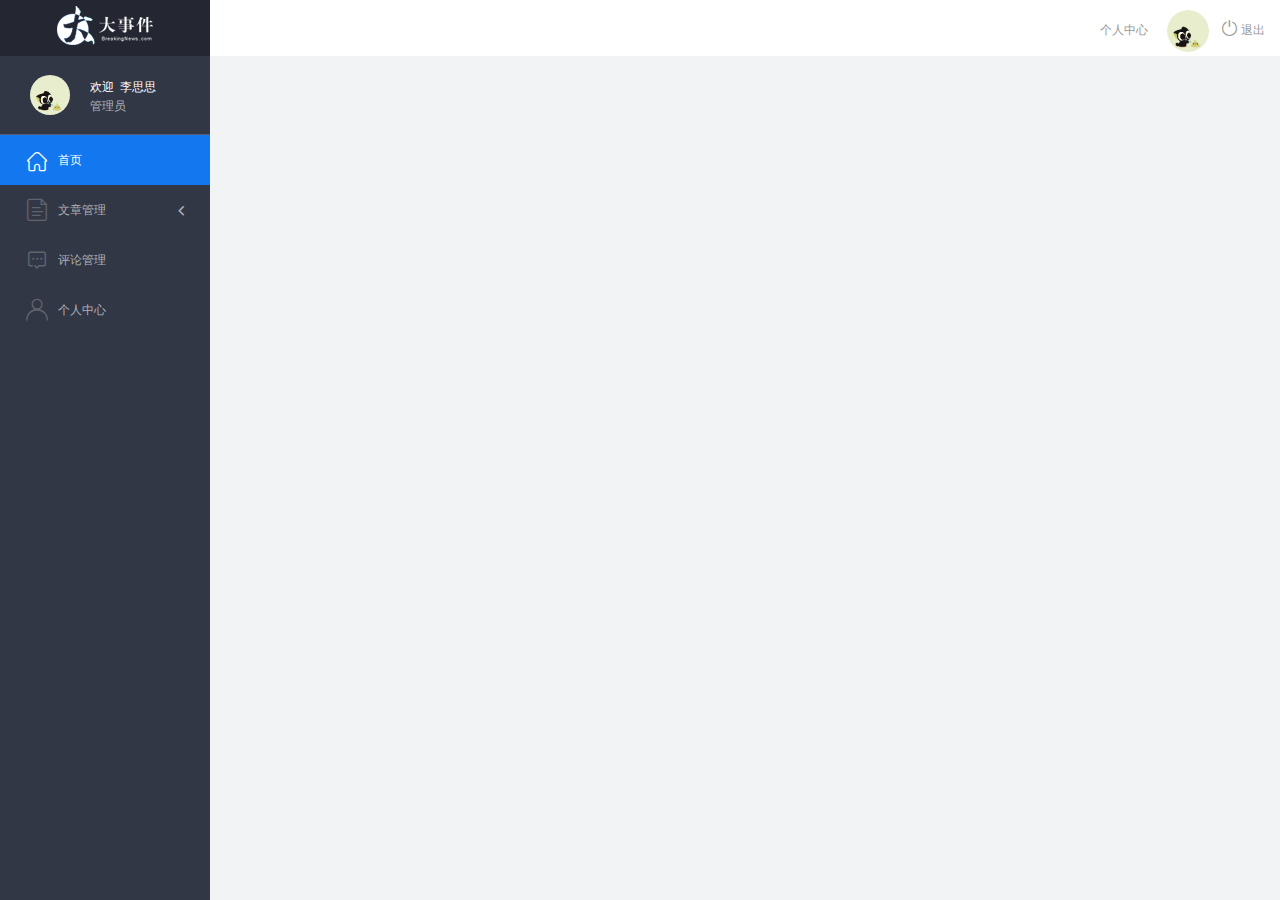
==== admin/index.html @ 49a50b35 "管理页" ====
<!DOCTYPE html>
<html lang="en">

<head>
    <meta charset="UTF-8">
    <meta name="viewport" content="width=device-width, initial-scale=1.0">
    <meta http-equiv="X-UA-Compatible" content="ie=edge">
    <title>大事件-后台首页</title>
    <link rel="stylesheet" href="./libs/bootstrap/css/bootstrap.min.css">
    <link rel="stylesheet" href="css/reset.css">
    <link rel="stylesheet" href="css/iconfont.css">
    <link rel="stylesheet" href="css/main.css">
    <script src="./libs/jquery-1.12.4.min.js"></script>
    <!-- 导入bootstrap的js文件 -->
    <script src="./libs/bootstrap/js/bootstrap.min.js"></script>
</head>

<body>
    <div class="sider">
        <a href="#" class="logo"><img src="images/logo02.png" alt="logo"></a>
        <div class="user_info">
            <img src="images/2.jpg" alt="person">
            <span>欢迎&nbsp;&nbsp;李思思</span>
            <b>管理员</b>
        </div>
        <!-- 左侧导航栏 -->
        <div class="menu">
            <div class="level01 active"><a href="#" target="main_frame"><i
                        class="iconfont icon-yidiandiantubiao04"></i><span>首页</span></a></div>
            <div class="level01"><a href="#"><i class="iconfont icon-icon-article"></i><span>文章管理</span><b
                        class="iconfont icon-arrowdownl"></b></a></div>
            <ul class="level02">
                <li><a href="#" target="main_frame"><i class="iconfont icon-previewright"></i><span>文章列表</span></a></li>
                <li><a href="#" target="main_frame"><i class="iconfont icon-previewright"></i><span>发表文章</span></a></li>
                <li><a href="#" target="main_frame"><i class="iconfont icon-previewright"></i><span>文章类别管理</span></a>
                </li>
            </ul>

            <div class="level01"><a href="#" target="main_frame"><i
                        class="iconfont icon-comment"></i><span>评论管理</span></a></div>
            <div class="level01" id="user"><a href="#" target="main_frame"><i
                        class="iconfont icon-user"></i><span>个人中心</span></a></div>
        </div>
        <!-- 顶部栏 -->
        <div class="header_bar">
            <div class="user_center_link">
                <a href="./user.html" target="main_frame">个人中心</a>
                <img src="images/2.jpg" alt="person">
                <a href="javascript:void(0)" class="logout"><i class="iconfont icon-tuichu"></i> 退出</a>
            </div>
        </div>
        <!-- 右侧主体内容 -->
        <div class="main" id="main_body">

        </div>
    </div>
</body>
</html>
---- admin/css/iconfont.css ----
@font-face {font-family: "iconfont";
  src: url('../fonts/iconfont.eot?t=1558003957214'); /* IE9 */
  src: url('../fonts/iconfont.eot?t=1558003957214#iefix') format('embedded-opentype'), /* IE6-IE8 */
  url('[data-uri]') format('woff2'),
  url('../fonts/iconfont.woff?t=1558003957214') format('woff'),
  url('../fonts/iconfont.ttf?t=1558003957214') format('truetype'), /* chrome, firefox, opera, Safari, Android, iOS 4.2+ */
  url('../fonts/iconfont.svg?t=1558003957214#iconfont') format('svg'); /* iOS 4.1- */
}

.iconfont {
  font-family: "iconfont" !important;
  font-size: 16px;
  font-style: normal;
  -webkit-font-smoothing: antialiased;
  -moz-osx-font-smoothing: grayscale;
}

.icon-yidiandiantubiao04:before {
  content: "\e607";
}

.icon-arrowdownl:before {
  content: "\e6a3";
}

.icon-key:before {
  content: "\e68b";
}

.icon-tuichu:before {
  content: "\e622";
}

.icon-previewright:before {
  content: "\e75c";
}

.icon-system:before {
  content: "\e6a6";
}

.icon-icondate:before {
  content: "\e609";
}

.icon-search:before {
  content: "\e656";
}

.icon-system1:before {
  content: "\e608";
}

.icon-user:before {
  content: "\e645";
}

.icon-comment:before {
  content: "\e60a";
}

.icon-icon-article:before {
  content: "\e601";
}
---- admin/css/main.css ----
body{
    font-family:'MicroSoft YaHei';
    background-color: #f2f3f5;
}
.main_wrap{
    position:fixed;
    width:100%;
    height:100%;
    left:0px;
    top:0px;
    background:url('../images/login_bg.jpg'); 
    background-size:100% 100%; 
  }
.header{
    width:1200px;
    overflow: hidden;
    margin:20px auto 0;
}
.heade .logo{
    float: left;
}
.header .copyright{
    float:right;
    font-size:12px;
    color:#fff;
    text-align:right;
    line-height:20px;
    margin-top:10px;
}
.login_form_con{
    position:absolute;
    left:50%;
    top:50%;
    margin-left:-200px;
    margin-top:-155px;
    width:400px;
    height:310px;
    background-color: #edeff0;
}

.login_form{
    position: relative;
}

.login_form .icon-user{
    position:absolute;
    font-size:16px;
    color:#999;
    left:46px;
    top:12px;
}
.login_form .icon-key{
    position:absolute;
    font-size:18px;
    color:#999;
    left:46px;
    top:78px;
}
.login_title{
    height:60px;
    background:url('../images/login_title.png') center center no-repeat #fff;
}
.input_txt,.input_pass,.input_sub{
    display:block;
    width:334px;
    height:37px;
    padding:0px;
    text-indent:40px;
    border:1px solid #ddd;
    margin:27px auto 0;
    outline:none;
}
.input_sub{
    margin-top:40px;
    height:42px;
    background-color: #19b9e7;
    text-indent:0px;
    font-size:18px;
    color:#fff;
    cursor: pointer;
}
.input_sub:hover{
    background-color: #08a0cc;
}

.sider{
    position:fixed;
    left:0;
    top:0;
    bottom:0;
    width:210px;
    background-color: #323745;
}
.sider .logo{
    display:block;
    height:56px;
    background-color: #242732;
    overflow: hidden;
}
.sider .logo img{
    display:block;
    margin:6px auto 0;
}
.user_info{
    height:79px;
    border-bottom:1px solid #5a5e6b;
}

.user_info img{
    float: left;
    width:40px;
    height:40px;
    border-radius:20px;
    margin:19px 0 0 30px;
}
.user_info span{
    float: left;
    width:120px;
    font-size:12px;
    color:#fff;
    margin:23px 0 0 20px;
}
.user_info b{
    float: left;
    width: 120px;
    font-weight:normal;
    font-size:12px;
    color:#adafb5;
    margin:2px 0 0 20px;
}

.menu .level01{
    height:50px;
    line-height:50px;
}
.menu .level01 a{
    display:block;
    height:50px;
    font-size:12px;
    color:#adafb5;
    overflow: hidden;
}
.menu .level01.active a{
    background-color: #1378f0;
    color:#fff;
}
.menu .level01.active i{
    color:#fff;
}

.menu .level01 a:hover{
    background-color: #1378f0;
    color:#fff;
}
.menu .level01 a:hover i{
    color:#fff;
}
.menu .level01 i{
    color:#61646f;
    font-size:22px;
    float: left;
    margin-left:26px;
}
.menu .level01 span{
    float: left;
    margin-left:10px;
}
.menu .level01 b{
    float: right;
    margin-right:20px;
    font-weight:normal;
    transform:rotate(90deg);
    transition:all 500ms ease;
}

.menu .level01 .rotate0{
    transform:rotate(0deg);
}

.menu .level02{
    background: #242732;
    display:none;
}


.menu .level02 li{
    height:40px;
    line-height:40px;
}
.menu .level02 li a{
    display:block;
    height:40px;
    font-size:12px;
    color:#adafb5;
    overflow: hidden;
}

.menu .level02 li a:hover{
    background-color: #1378f0;
    color:#fff;
}

.menu .level02 li i{
    font-size:12px;
    float: left;
    margin-left:60px;
}
.menu .level02 li span{
    font-size:12px;
    float: left;
    margin-left:5px;
}

.menu .level02 .active a{
    color:#ffae00;
}

.header_bar{
    position:fixed;
    left:210px;
    right:0;
    top:0;
    height:56px;
    background-color: #fff;
}

.main{
    position:fixed;
    left:210px;
    top:56px;
    right:0;
    bottom:0;
    background-color: #f2f3f5;
}

.search_form{
    width:218px;
    height:33px;
    border:1px solid #ddd;
    background-color: #f2f3f5;
    border-radius:16px;
    float: left;
    margin:12px 0 0 27px;
}

.search_form input{
    padding:0px;
    margin:0px;
    border:0px;
    float: left;
    background-color: #f2f3f5;
    font-size:12px;
    width:175px;
    height:31px;
    margin-left:12px;
    outline:none;
   
}

.search_form .icon-search{
    line-height:33px;
    cursor: pointer;
    font-size:18px;
    color:#abaebb;
}
.user_center_link{
    float:right;

}
.user_center_link a{
    line-height:56px;
    font-size:12px;
    color:#999;
    margin-right:15px;
}
.user_center_link a:hover{
    color:#ffae00
}

.user_center_link img{
    width:42px;
    height:42px;
    border-radius:32px;
    margin-right:10px;
}

.spannel_list{
    margin-top:20px;
}

.spannel{
	height:100px;
	overflow:hidden;
	text-align:center;
    position:relative;
    background-color: #fff;
    border:1px solid #e7e7e9;
    margin-bottom:20px;
}

.spannel em{
    font-style:normal;
	font-size:50px;
	line-height:50px;
	display:inline-block;
	margin:10px 0 0 20px;
	font-family:'Arial';
	color:#83a2ed;
}

.spannel span{
	font-size:14px;
	display:inline-block;
	color:#83a2ed;
	margin-left:10px;
}

.spannel b{
	position:absolute;
	left:0;
	bottom:0;
	width:100%;
	line-height:24px;
	background:#e5e5e5;
	color:#333;
	font-size:14px;
	font-weight:normal;
}

.scolor01 em,.scolor01 span{
	color:#6ac6e2;
}

.scolor02 em,.scolor02 span{
	color:#5fd9de;
}

.scolor03 em,.scolor03 span{
	color:#58d88e;
}


.gragh_pannel{
    height:350px;
    border:1px solid #e7e7e9;
    background-color: #fff!important; 
    margin-bottom:20px;  
}

.column_pannel{
    margin-bottom:20px;
    height:400px;
    border:1px solid #e7e7e9;
    background-color: #fff!important;   
}

.common_title{
    line-height:42px;
    background-color: #fbfbfb;
    border:1px solid #e7e7e9;
    margin-top:20px;
    text-indent: 15px;
    font-size:14px;
    color:#333;
}

.common_con{
    border:1px solid #e7e7e9;
    border-top:0px;
    background-color: #fff;
    padding-bottom:20px;
    margin-bottom:20px;
}
.opt_btns{
    margin-top:20px;
}

.mp20{
    margin-top:20px;
}

.pagination{   
   margin:0;
}

.article_form{
    margin-top:20px;
}

.form-group{
    margin-bottom:25px;
}

.form-group label{
    font-weight:normal;
    color:#666;
}

.icon-icondate{
    line-height:16px;
}

.user_pic{
    width:100px;
    height:100px;
    margin-bottom:10px;
}

.article_cover{
    width:200px;
    height:200px;
    margin-bottom:10px;
}
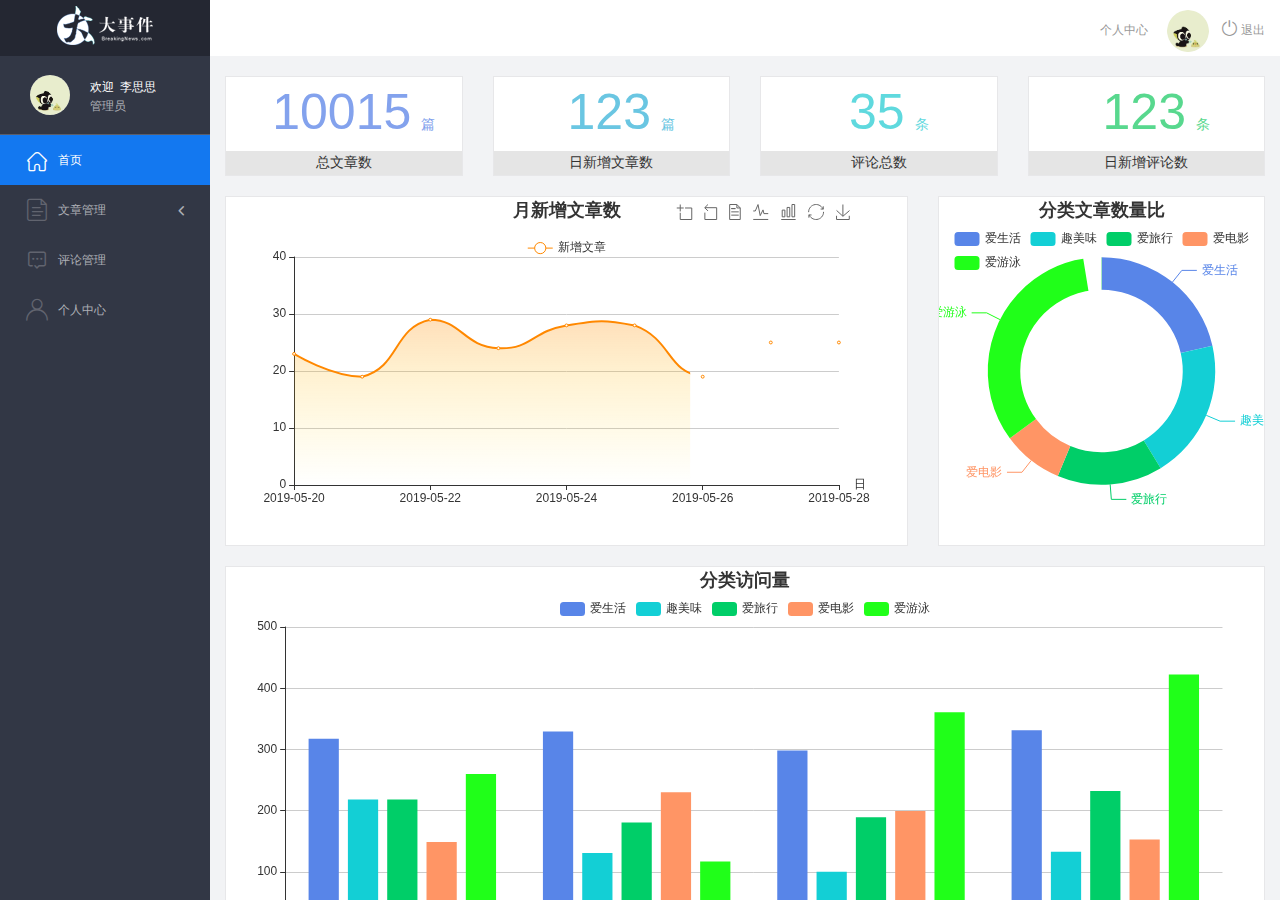
==== commit cf508561: "个人信息模块" ====
--- a/admin/index.html
+++ b/admin/index.html
@@ -20,25 +20,25 @@
         <a href="#" class="logo"><img src="images/logo02.png" alt="logo"></a>
         <div class="user_info">
             <img src="images/2.jpg" alt="person">
-            <span>欢迎&nbsp;&nbsp;李思思</span>
+            <span>欢迎&nbsp;&nbsp;<i style="font-style: normal;">李思思</i></span>
             <b>管理员</b>
         </div>
         <!-- 左侧导航栏 -->
         <div class="menu">
-            <div class="level01 active"><a href="#" target="main_frame"><i
+            <div class="level01 active"><a href="./main_count.html" target="main_frame"><i
                         class="iconfont icon-yidiandiantubiao04"></i><span>首页</span></a></div>
             <div class="level01"><a href="#"><i class="iconfont icon-icon-article"></i><span>文章管理</span><b
                         class="iconfont icon-arrowdownl"></b></a></div>
             <ul class="level02">
-                <li><a href="#" target="main_frame"><i class="iconfont icon-previewright"></i><span>文章列表</span></a></li>
-                <li><a href="#" target="main_frame"><i class="iconfont icon-previewright"></i><span>发表文章</span></a></li>
-                <li><a href="#" target="main_frame"><i class="iconfont icon-previewright"></i><span>文章类别管理</span></a>
+                <li><a href="./article_edit.html" target="main_frame"><i class="iconfont icon-previewright"></i><span>文章列表</span></a></li>
+                <li><a href="./article_edit.html" target="main_frame"><i class="iconfont icon-previewright"></i><span>发表文章</span></a></li>
+                <li><a href="./article_category.html" target="main_frame"><i class="iconfont icon-previewright"></i><span>文章类别管理</span></a>
                 </li>
             </ul>
 
-            <div class="level01"><a href="#" target="main_frame"><i
+            <div class="level01"><a href="./comment_list.html" target="main_frame"><i
                         class="iconfont icon-comment"></i><span>评论管理</span></a></div>
-            <div class="level01" id="user"><a href="#" target="main_frame"><i
+            <div class="level01" id="user"><a href="./user.html" target="main_frame"><i
                         class="iconfont icon-user"></i><span>个人中心</span></a></div>
         </div>
         <!-- 顶部栏 -->
@@ -51,8 +51,59 @@
         </div>
         <!-- 右侧主体内容 -->
         <div class="main" id="main_body">
-
+            <!-- 左侧添加iframe,默认src指向首页图标页面main_count.html -->
+            <iframe  name="main_frame" src="main_count.html" frameborder="0" width="100%" height="100%"></iframe>
         </div>
     </div>
+
+
+
+
+    <script src="./libs/http.js"></script>
+    <script>
+        //入口函数
+        $(function () {
+            //一:发送ajax请求,获取网站管理员用户的个人信息
+            $.ajax({
+                url: window.BigNew.user_info,
+                //设置请求头,把token令牌带过去
+                // headers:{
+                //     Authorization:window.localStorage.getItem('token')
+                // },
+                success: function (backData) {
+                    //console.log(backData);
+                    if (backData.code == 200) {
+                        $('.user_info>span>i').text(backData.data.nickname);
+                        $('.user_info>img').attr('src', backData.data.userPic);
+                        $('.user_center_link>img').attr('src', backData.data.userPic);
+                    }
+                }
+            });
+
+
+            //原生js发送ajax请求访问个人信息,把token带过去. 
+            // var xhr = new XMLHttpRequest();
+            // xhr.open('get','http://localhost:8080/api/v1/admin/user/info');
+            // //设置一个请求头
+            // xhr.setRequestHeader('Authorization',window.localStorage.getItem('token'));
+            // xhr.onload = function(){
+            //     console.log(xhr.response);
+            // }
+            // xhr.send();
+
+
+            //二:登出
+            //1.给登出按钮设置一个点击事件
+            $('.logout').on('click', function () {
+                //2.删除token,跳转到登录页面
+                window.localStorage.removeItem('token');
+                window.location.href = './login.html';
+            })
+
+
+
+        })
+    </script>
 </body>
+
 </html>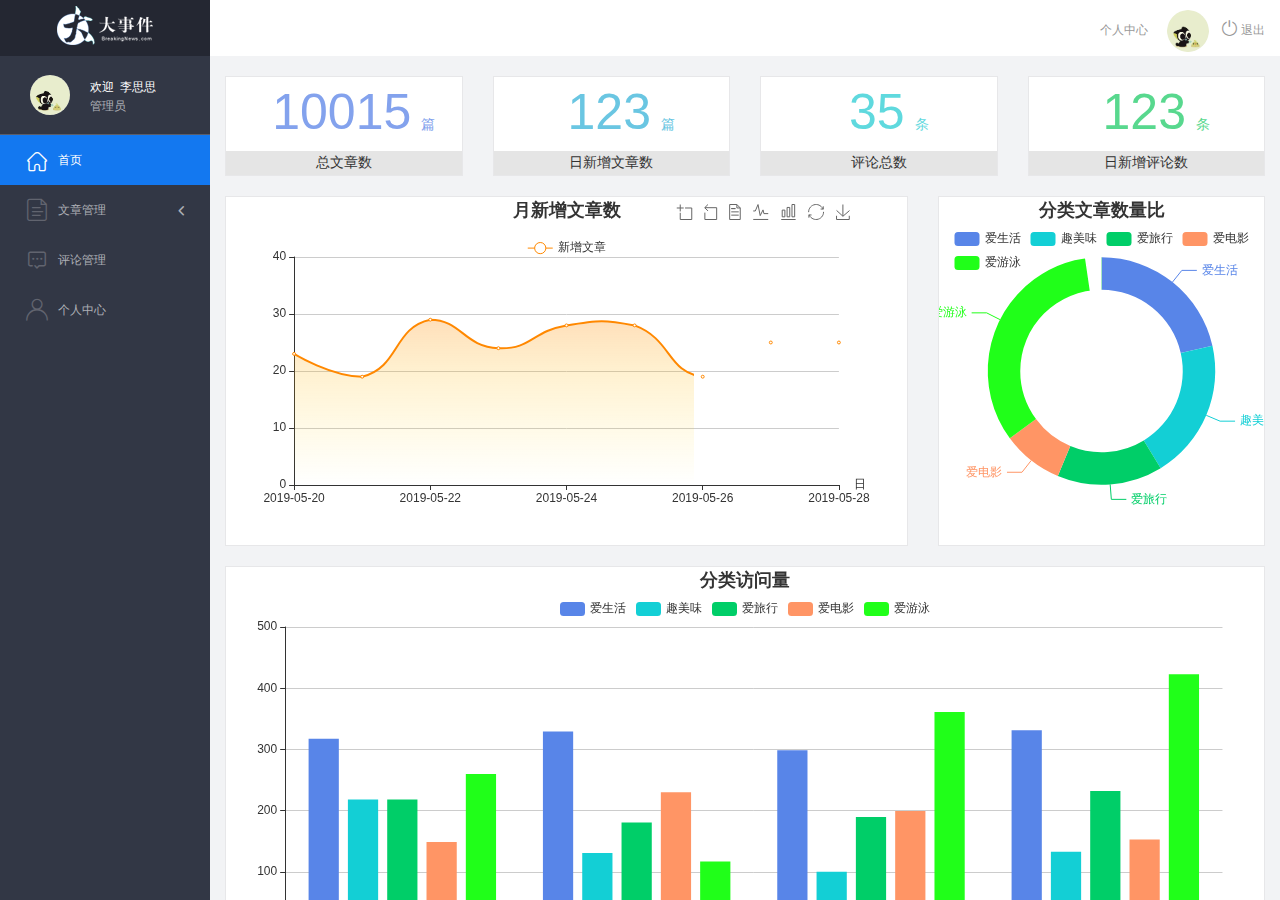
==== commit 8ee6d510: "文章类别模块" ====
--- a/admin/index.html
+++ b/admin/index.html
@@ -30,8 +30,8 @@
             <div class="level01"><a href="#"><i class="iconfont icon-icon-article"></i><span>文章管理</span><b
                         class="iconfont icon-arrowdownl"></b></a></div>
             <ul class="level02">
-                <li><a href="./article_edit.html" target="main_frame"><i class="iconfont icon-previewright"></i><span>文章列表</span></a></li>
-                <li><a href="./article_edit.html" target="main_frame"><i class="iconfont icon-previewright"></i><span>发表文章</span></a></li>
+                <li><a href="./article_list.html" target="main_frame"><i class="iconfont icon-previewright"></i><span>文章列表</span></a></li>
+                <li><a href="./article_release.html" target="main_frame"><i class="iconfont icon-previewright"></i><span>发表文章</span></a></li>
                 <li><a href="./article_category.html" target="main_frame"><i class="iconfont icon-previewright"></i><span>文章类别管理</span></a>
                 </li>
             </ul>
@@ -98,7 +98,28 @@
                 //2.删除token,跳转到登录页面
                 window.localStorage.removeItem('token');
                 window.location.href = './login.html';
+            });
+
+            //三给左侧文章管理设置点击事件
+            $('div.level01').on('click',function(){
+                $(this).addClass('active').siblings('div').removeClass('active');
+                if($(this).index() == 1) {
+                    $('ul.level02').slideToggle();//二级菜单显示就隐藏,
+
+                    //设置小箭头的旋转(其实就是设置有没有rotate0类 本质是c3的旋转动画)
+                    $(this).find('b').toggleClass('rotate0');
+
+                    //默认选中第一个二级菜单
+                    $('ul.level02>li:eq(0)>a')[0].click();
+                }
+            });
+               //四:首页左侧二级菜单设置点击事件
+               $('ul.level02>li').on('click',function(){
+                //当前点击的添加active类,其他的兄弟移除active类
+                $(this).addClass('active').siblings('li').removeClass('active');
             })
+
+
 
 
 
